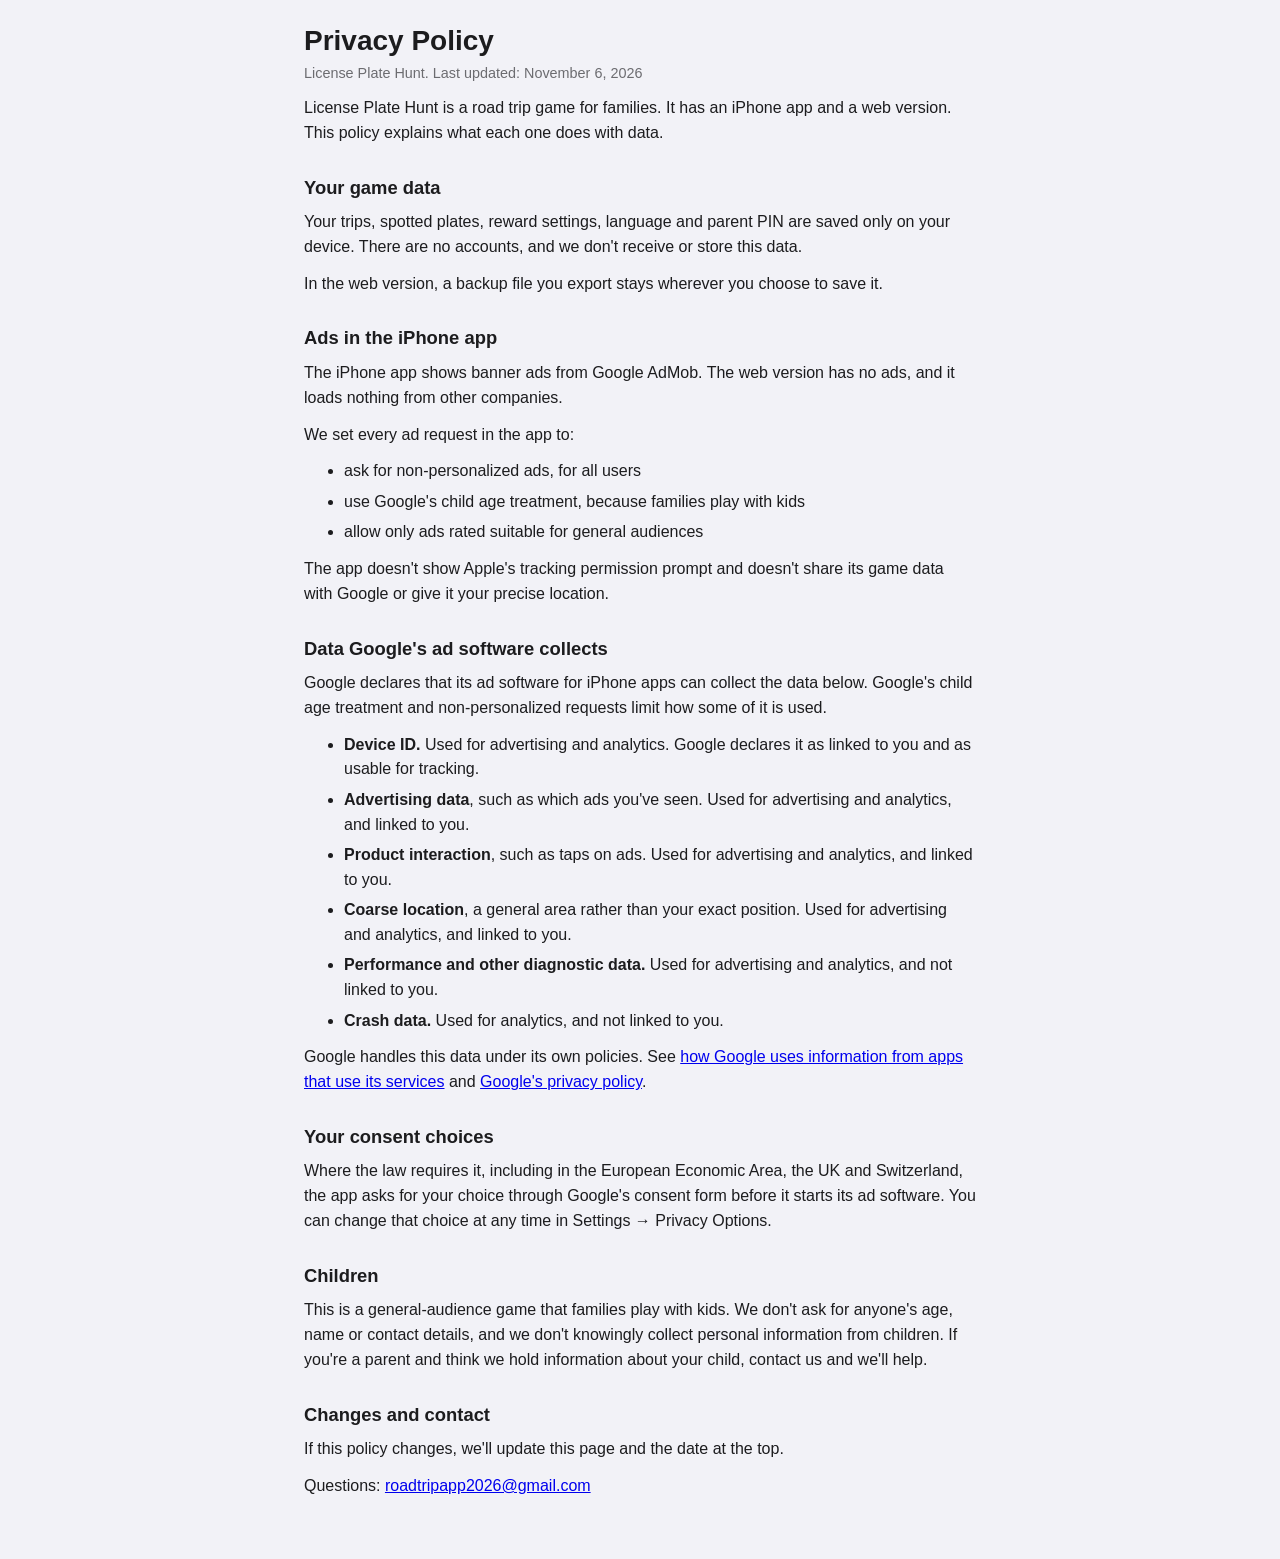
==== privacy.html @ 78d891b9 "Deploy 1.0.0 (2026-11-08T17:55Z)" ====
<!doctype html>
<html lang="en">
<head>
<meta charset="utf-8">
<meta name="viewport" content="width=device-width, initial-scale=1">
<meta name="color-scheme" content="light">
<meta name="referrer" content="no-referrer">
<title>Privacy Policy – License Plate Hunt</title>
<style>
  body { margin: 0 auto; max-width: 42rem; padding: 1.5rem 1.25rem 3rem; background: #F2F2F7; color: #1C1C1E; font: 1rem/1.55 -apple-system, BlinkMacSystemFont, "Segoe UI", Roboto, "PingFang SC", "Noto Sans CJK SC", sans-serif; }
  h1 { font-size: 1.75rem; line-height: 1.2; margin: 0 0 .25rem; }
  h2 { font-size: 1.15rem; margin: 1.75rem 0 .5rem; }
  p, ul { margin: 0 0 .75rem; }
  li { margin-bottom: .35rem; }
  .updated { color: #6C6C70; font-size: .9rem; }
</style>
</head>
<body>
<h1>Privacy Policy</h1>
<p class="updated">License Plate Hunt. Last updated: November 6, 2026</p>

<p>License Plate Hunt is a road trip game for families. It has an iPhone app and a web version. This policy explains what each one does with data.</p>

<h2>Your game data</h2>
<p>Your trips, spotted plates, reward settings, language and parent PIN are saved only on your device. There are no accounts, and we don't receive or store this data.</p>
<p>In the web version, a backup file you export stays wherever you choose to save it.</p>

<h2>Ads in the iPhone app</h2>
<p>The iPhone app shows banner ads from Google AdMob. The web version has no ads, and it loads nothing from other companies.</p>
<p>We set every ad request in the app to:</p>
<ul>
  <li>ask for non-personalized ads, for all users</li>
  <li>use Google's child age treatment, because families play with kids</li>
  <li>allow only ads rated suitable for general audiences</li>
</ul>
<p>The app doesn't show Apple's tracking permission prompt and doesn't share its game data with Google or give it your precise location.</p>

<h2>Data Google's ad software collects</h2>
<p>Google declares that its ad software for iPhone apps can collect the data below. Google's child age treatment and non-personalized requests limit how some of it is used.</p>
<ul>
  <li><strong>Device ID.</strong> Used for advertising and analytics. Google declares it as linked to you and as usable for tracking.</li>
  <li><strong>Advertising data</strong>, such as which ads you've seen. Used for advertising and analytics, and linked to you.</li>
  <li><strong>Product interaction</strong>, such as taps on ads. Used for advertising and analytics, and linked to you.</li>
  <li><strong>Coarse location</strong>, a general area rather than your exact position. Used for advertising and analytics, and linked to you.</li>
  <li><strong>Performance and other diagnostic data.</strong> Used for advertising and analytics, and not linked to you.</li>
  <li><strong>Crash data.</strong> Used for analytics, and not linked to you.</li>
</ul>
<p>Google handles this data under its own policies. See <a href="https://policies.google.com/technologies/partner-sites">how Google uses information from apps that use its services</a> and <a href="https://policies.google.com/privacy">Google's privacy policy</a>.</p>

<h2>Your consent choices</h2>
<p>Where the law requires it, including in the European Economic Area, the UK and Switzerland, the app asks for your choice through Google's consent form before it starts its ad software. You can change that choice at any time in Settings → Privacy Options.</p>

<h2>Children</h2>
<p>This is a general-audience game that families play with kids. We don't ask for anyone's age, name or contact details, and we don't knowingly collect personal information from children. If you're a parent and think we hold information about your child, contact us and we'll help.</p>

<h2>Changes and contact</h2>
<p>If this policy changes, we'll update this page and the date at the top.</p>
<p>Questions: <a href="mailto:roadtripapp2026@gmail.com">roadtripapp2026@gmail.com</a></p>
</body>
</html>
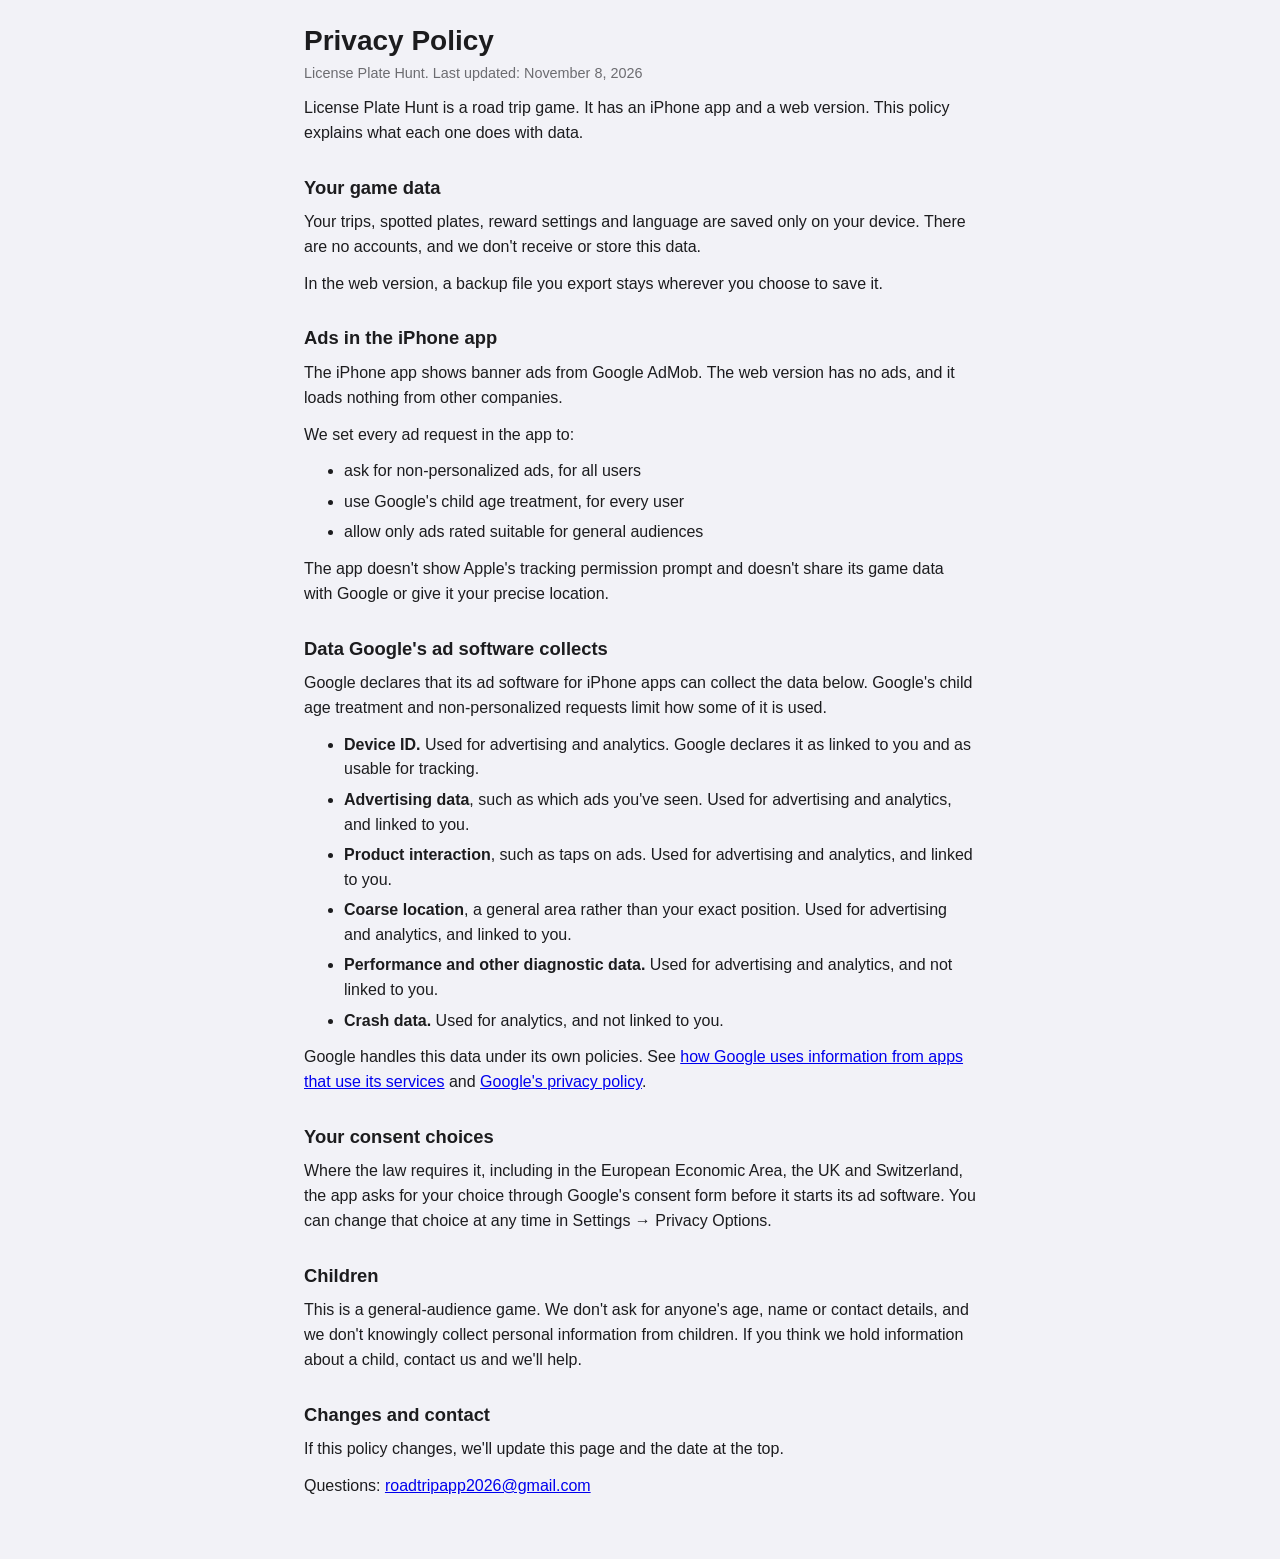
==== commit f405c454: "Deploy 1.0.0 (2026-11-09T00:33Z)" ====
--- a/privacy.html
+++ b/privacy.html
@@ -17,12 +17,12 @@
 </head>
 <body>
 <h1>Privacy Policy</h1>
-<p class="updated">License Plate Hunt. Last updated: November 6, 2026</p>
+<p class="updated">License Plate Hunt. Last updated: November 8, 2026</p>
 
-<p>License Plate Hunt is a road trip game for families. It has an iPhone app and a web version. This policy explains what each one does with data.</p>
+<p>License Plate Hunt is a road trip game. It has an iPhone app and a web version. This policy explains what each one does with data.</p>
 
 <h2>Your game data</h2>
-<p>Your trips, spotted plates, reward settings, language and parent PIN are saved only on your device. There are no accounts, and we don't receive or store this data.</p>
+<p>Your trips, spotted plates, reward settings and language are saved only on your device. There are no accounts, and we don't receive or store this data.</p>
 <p>In the web version, a backup file you export stays wherever you choose to save it.</p>
 
 <h2>Ads in the iPhone app</h2>
@@ -30,7 +30,7 @@
 <p>We set every ad request in the app to:</p>
 <ul>
   <li>ask for non-personalized ads, for all users</li>
-  <li>use Google's child age treatment, because families play with kids</li>
+  <li>use Google's child age treatment, for every user</li>
   <li>allow only ads rated suitable for general audiences</li>
 </ul>
 <p>The app doesn't show Apple's tracking permission prompt and doesn't share its game data with Google or give it your precise location.</p>
@@ -51,7 +51,7 @@
 <p>Where the law requires it, including in the European Economic Area, the UK and Switzerland, the app asks for your choice through Google's consent form before it starts its ad software. You can change that choice at any time in Settings → Privacy Options.</p>
 
 <h2>Children</h2>
-<p>This is a general-audience game that families play with kids. We don't ask for anyone's age, name or contact details, and we don't knowingly collect personal information from children. If you're a parent and think we hold information about your child, contact us and we'll help.</p>
+<p>This is a general-audience game. We don't ask for anyone's age, name or contact details, and we don't knowingly collect personal information from children. If you think we hold information about a child, contact us and we'll help.</p>
 
 <h2>Changes and contact</h2>
 <p>If this policy changes, we'll update this page and the date at the top.</p>
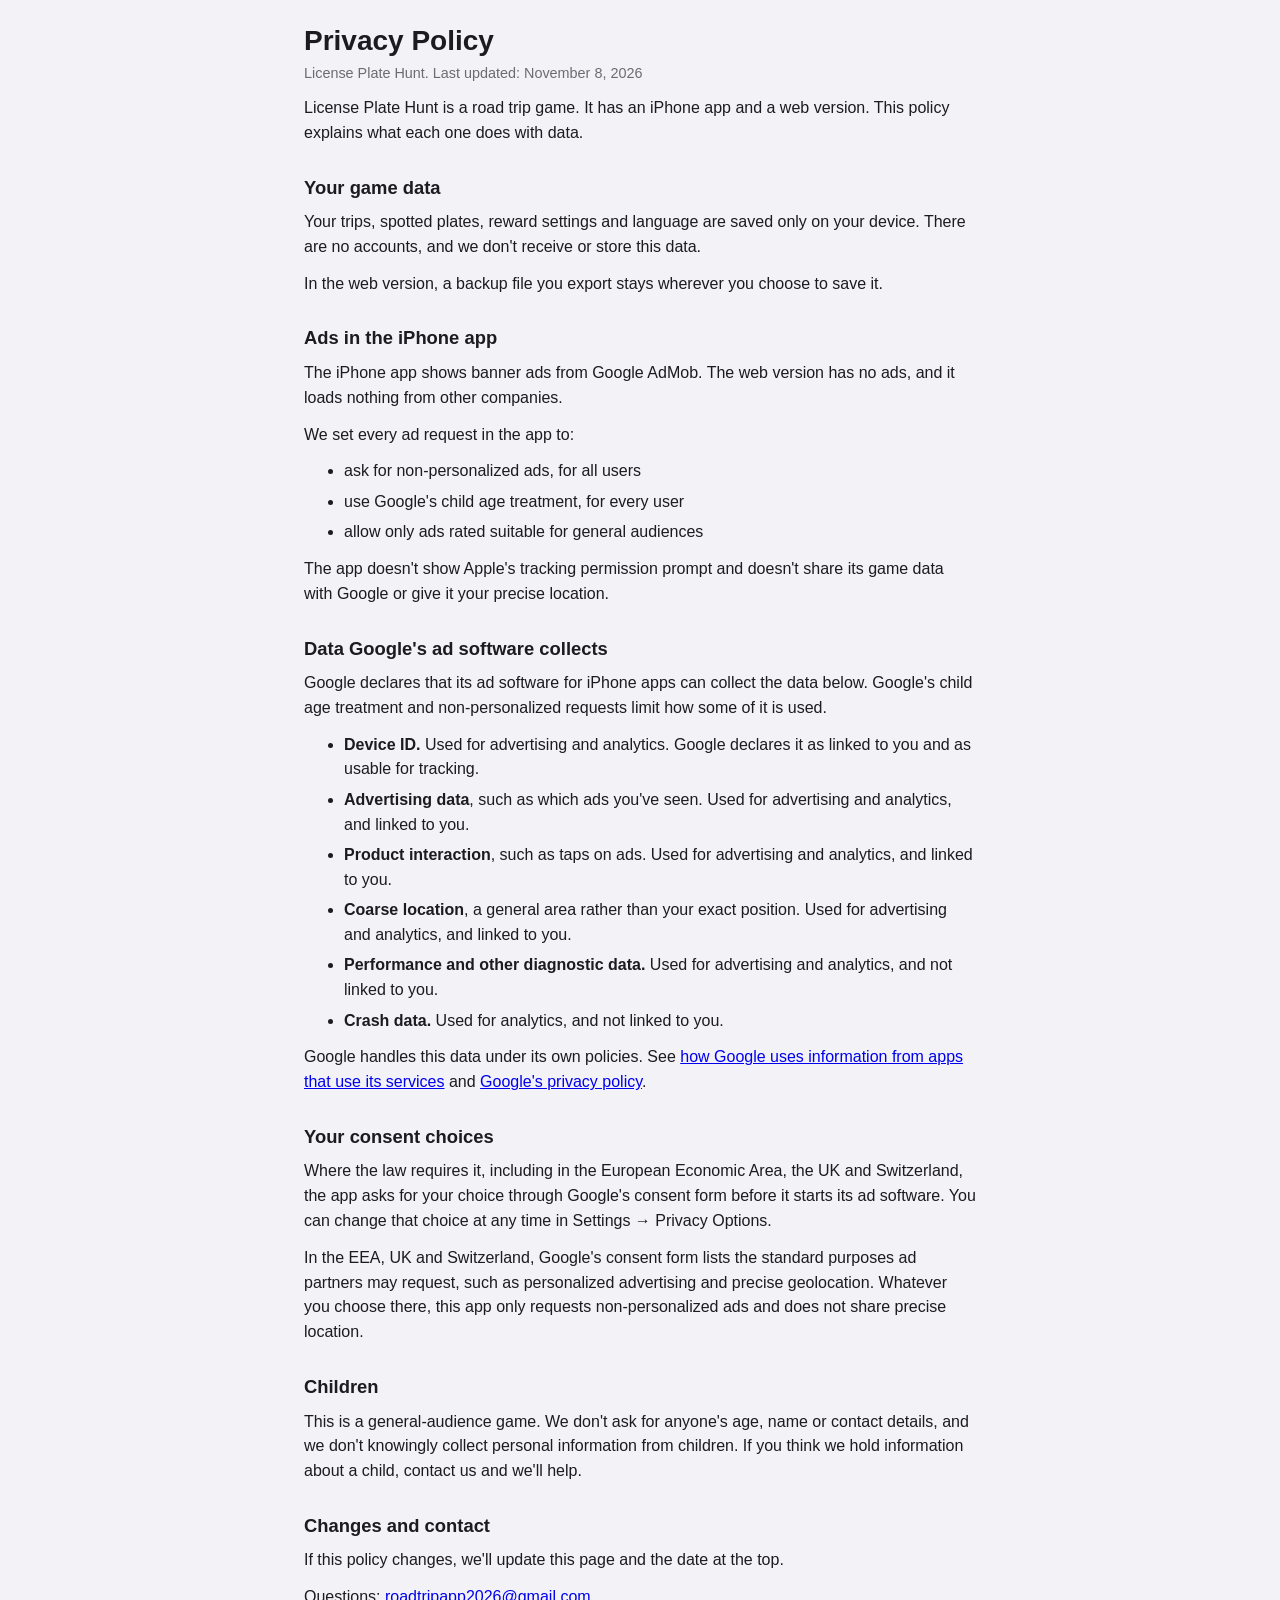
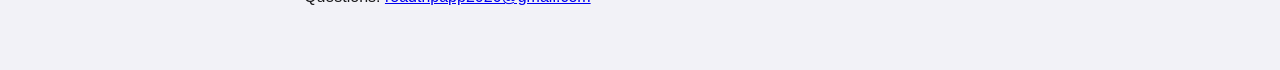
==== commit 4c2e4953: "Deploy 1.0.0 (2026-11-09T01:15Z)" ====
--- a/privacy.html
+++ b/privacy.html
@@ -49,6 +49,7 @@
 
 <h2>Your consent choices</h2>
 <p>Where the law requires it, including in the European Economic Area, the UK and Switzerland, the app asks for your choice through Google's consent form before it starts its ad software. You can change that choice at any time in Settings → Privacy Options.</p>
+<p>In the EEA, UK and Switzerland, Google's consent form lists the standard purposes ad partners may request, such as personalized advertising and precise geolocation. Whatever you choose there, this app only requests non-personalized ads and does not share precise location.</p>
 
 <h2>Children</h2>
 <p>This is a general-audience game. We don't ask for anyone's age, name or contact details, and we don't knowingly collect personal information from children. If you think we hold information about a child, contact us and we'll help.</p>
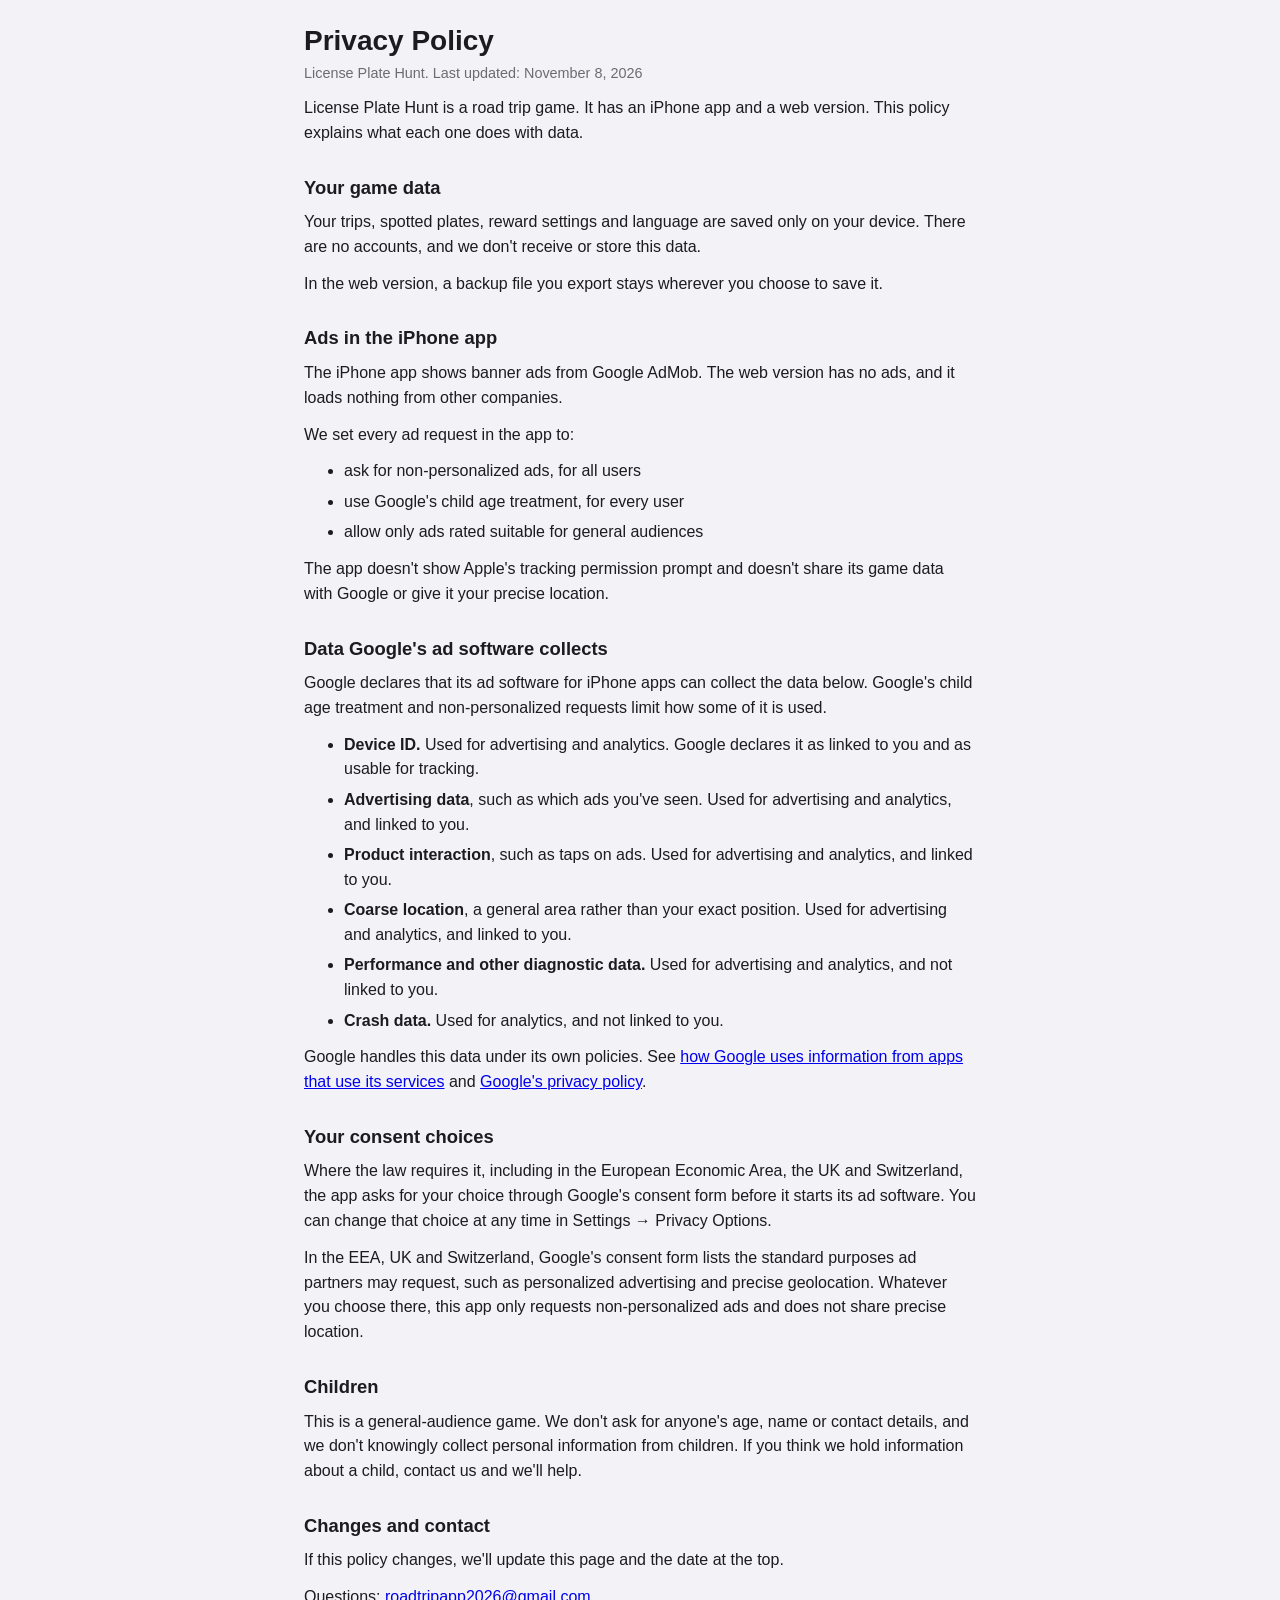
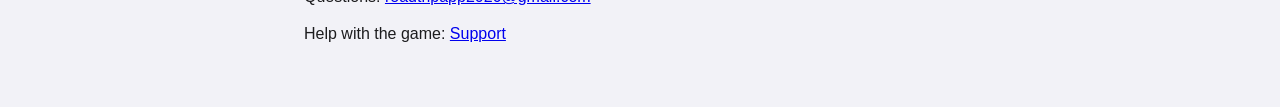
==== commit 3eb54356: "Deploy 1.0.0 (2026-11-10T03:00Z)" ====
--- a/privacy.html
+++ b/privacy.html
@@ -57,5 +57,6 @@
 <h2>Changes and contact</h2>
 <p>If this policy changes, we'll update this page and the date at the top.</p>
 <p>Questions: <a href="mailto:roadtripapp2026@gmail.com">roadtripapp2026@gmail.com</a></p>
+<p>Help with the game: <a href="support.html">Support</a></p>
 </body>
 </html>
